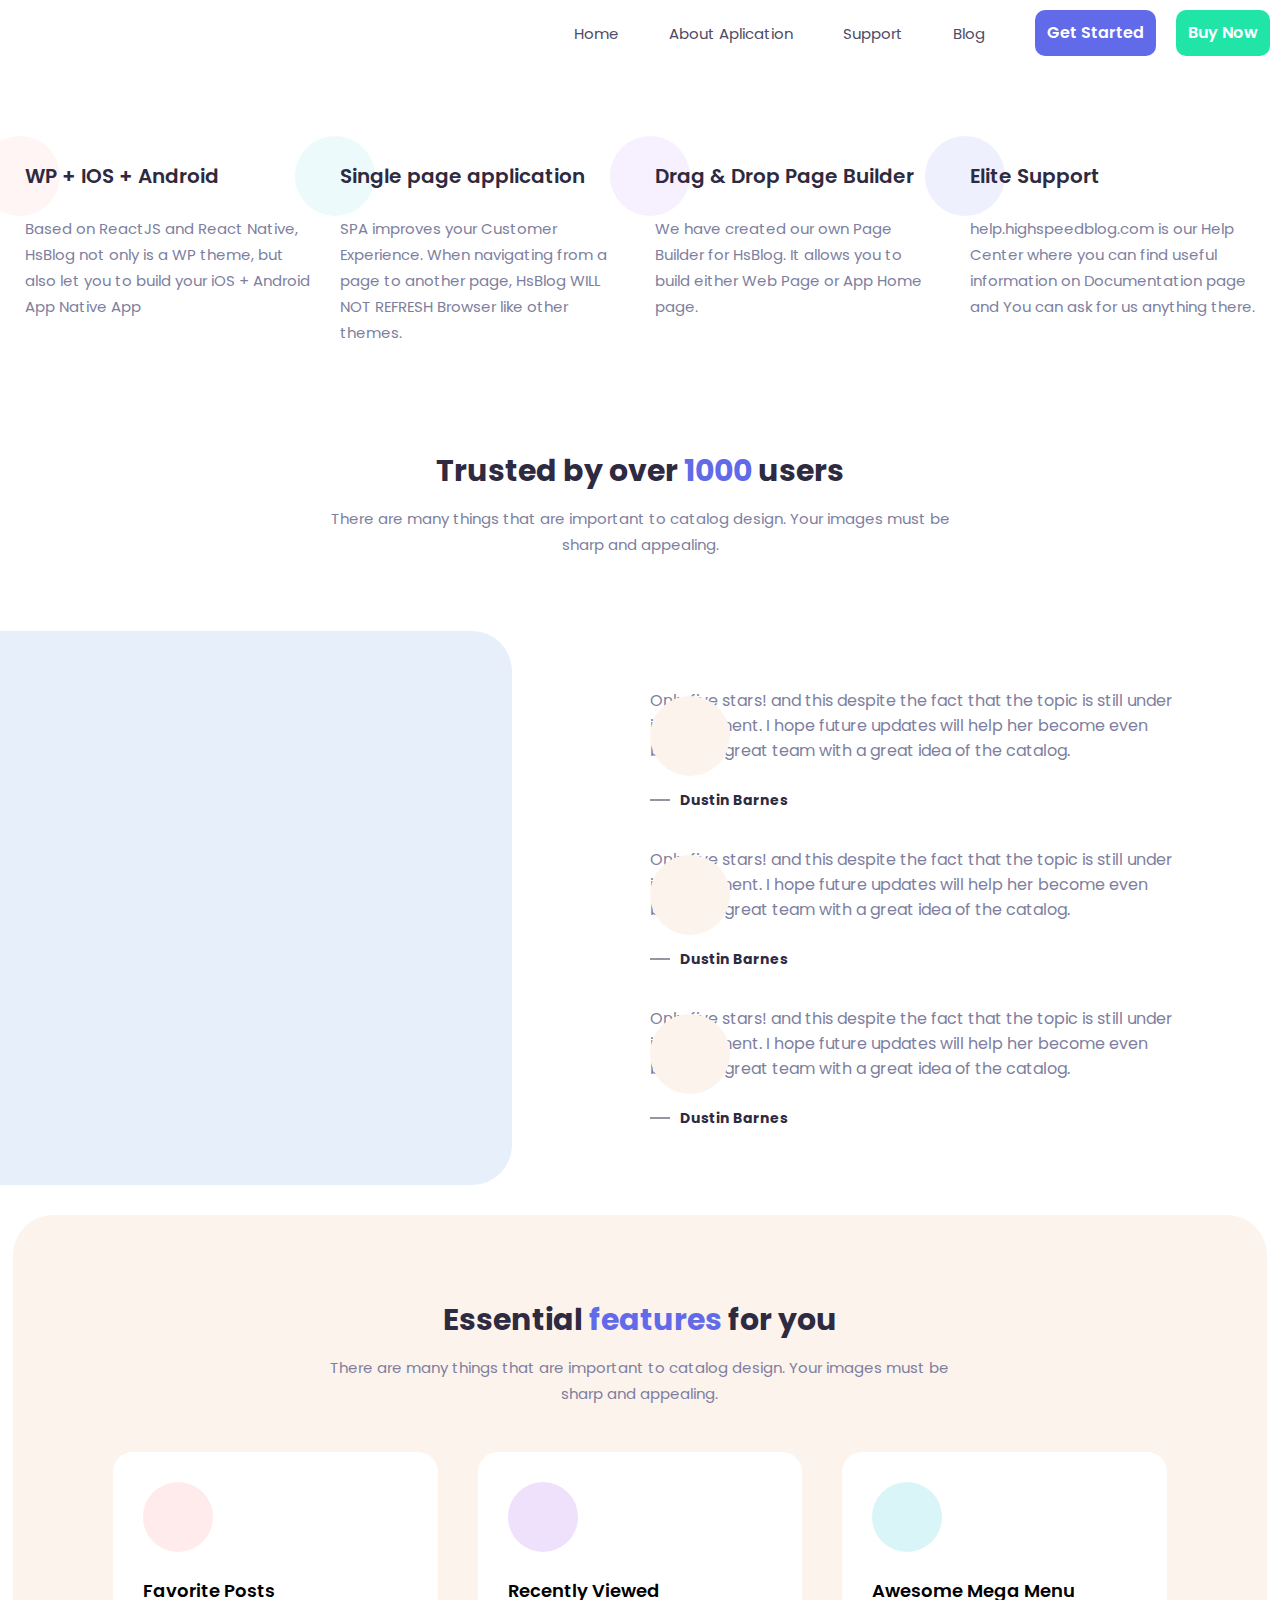
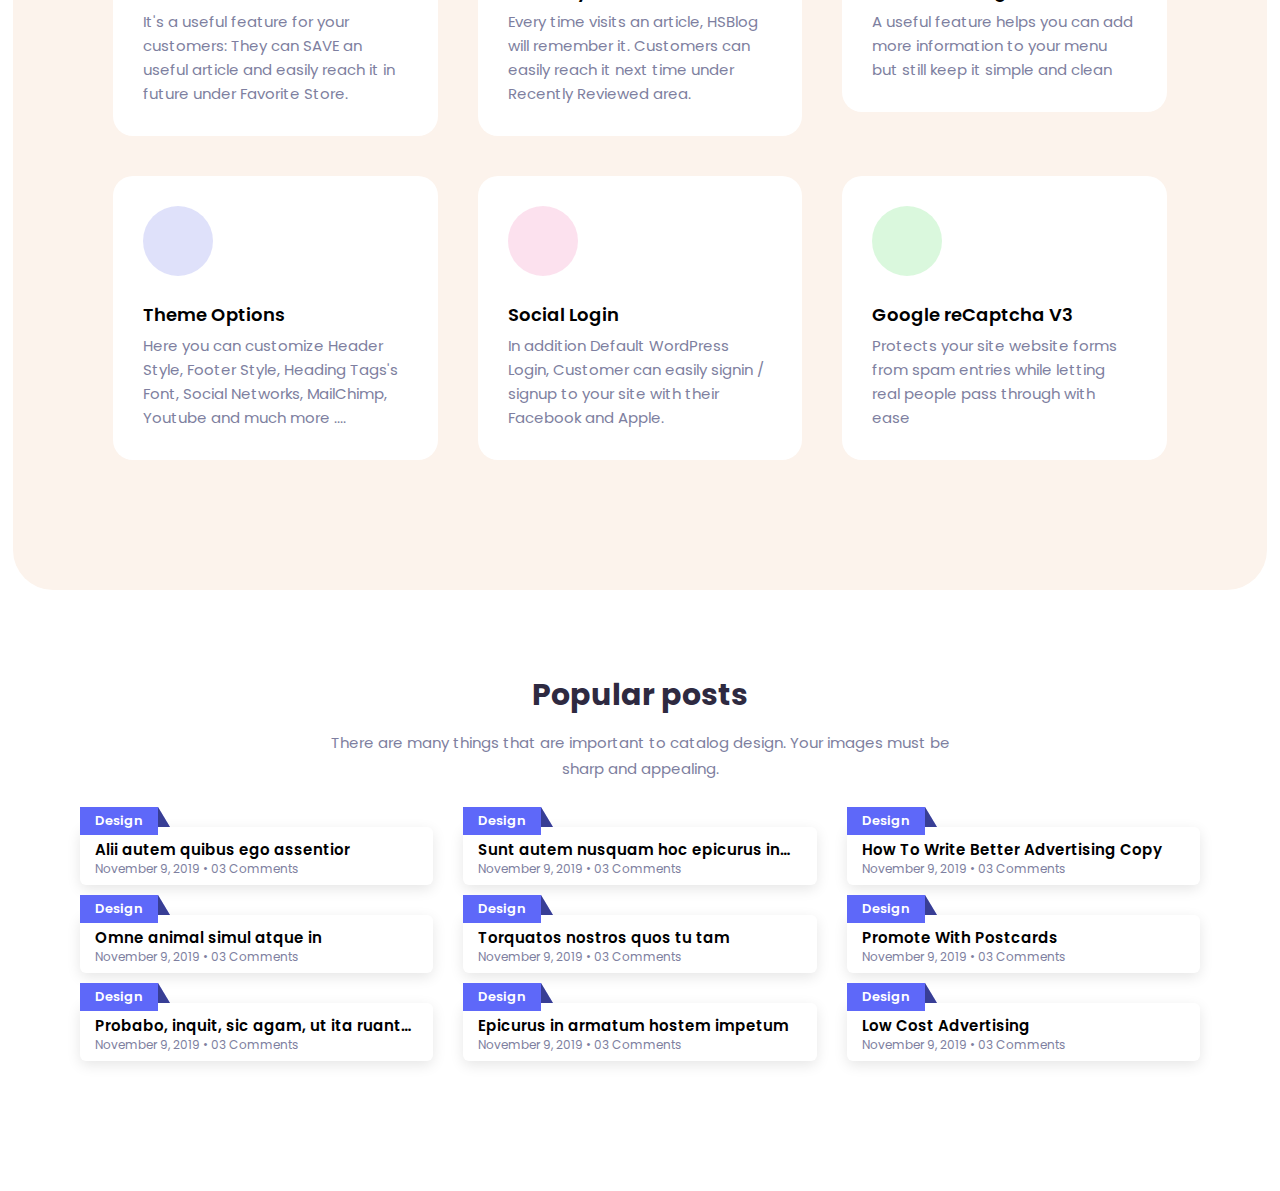
==== .dev/index.html @ 5f51b61a "modify container width" ====
<!DOCTYPE html>
<html lang="en">

<head>
  <meta charset="UTF-8">
  <meta name="viewport" content="width=device-width, initial-scale=1.0">
  <link rel="shortcut icon" href="./assets/images/logo.png" type="image/x-icon">
  <link rel="stylesheet"
    href="https://cdnjs.cloudflare.com/ajax/libs/line-awesome/1.3.0/line-awesome/css/line-awesome.min.css">
  <link rel="stylesheet" href="./assets/vendors/slide/swiper.min.css">
  <link rel="stylesheet" href="./assets/css/styles.css">
  <title>hsb</title>
</head>

<body>
  <div id="root">
    <!-- header -->
    <header class="header">
      <div class="container">
        <div class="row">
          <a href="" class="header__logo">
            <img src="./assets/images/logo.png" alt="">
          </a>
          <button class="btn toggle-bar">
            <i class="las la-bars"></i>
          </button>
          <nav class="header__menu">
            <ul class="header__menu-list">
              <li class="header__menu-item">
                <a href="" class="header__menu-link">Home</a>
              </li>
              <li class="header__menu-item">
                <a href="" class="header__menu-link">About Aplication</a>
              </li>
              <li class="header__menu-item">
                <a href="" class="header__menu-link">Support</a>
              </li>
              <li class="header__menu-item">
                <a href="" class="header__menu-link">Blog</a>
              </li>
              <li class="header__menu-item">
                <a href="" class="header__menu-link btn btn--rounded btn--blue">Get Started</a>
              </li>
              <li class="header__menu-item">
                <a href="" class="header__menu-link btn btn--rounded btn--green">Buy Now</a>
              </li>
            </ul>
          </nav>
        </div>
      </div>
    </header>
    <!-- !header -->

    <main class="main">
      <!-- introduce block -->
      <section class="section introduce">
        <div class="container">
          <div class="row">
            <div class="col--3">
              <div class="introduce-card c-red">
                <h3 class="introduce-card__title">WP + IOS + Android</h3>
                <p class="introduce-card__desc">
                  Based on ReactJS and React Native, HsBlog not only is a WP theme, but also let you to build your iOS +
                  Android App Native App
                </p>
              </div>
            </div>
            <div class="col--3">
              <div class="introduce-card c-sky">
                <h3 class="introduce-card__title">Single page application</h3>
                <p class="introduce-card__desc">
                  SPA improves your Customer Experience. When navigating from a page to another page, HsBlog WILL NOT
                  REFRESH
                  Browser like other themes.
                </p>
              </div>
            </div>
            <div class="col--3">
              <div class="introduce-card c-purple">
                <h3 class="introduce-card__title">Drag & Drop Page Builder</h3>
                <p class="introduce-card__desc">
                  We have created our own Page Builder for HsBlog. It allows you to build either Web Page or App Home
                  page.
                </p>
              </div>
            </div>
            <div class="col--3">
              <div class="introduce-card c-blue">
                <h3 class="introduce-card__title">Elite Support</h3>
                <p class="introduce-card__desc">
                  help.highspeedblog.com is our Help Center where you can find useful information on Documentation page
                  and
                  You can ask for us anything there.
                </p>
              </div>
            </div>
          </div>
        </div>
      </section>
      <!-- !introduce block -->

      <!-- trusted block -->
      <section class="section trusted">
        <div class="container">
          <div class="heading text-center">
            <h2 class="heading__title">Trusted by over <span>1000</span> users
            </h2>

            <p class="heading__desc">
              There are many things that are important to catalog design. Your images must be sharp and appealing.
            </p>

          </div>

          <div class="row trusted-content">
            <div class="col--6">
              <img src="./assets/images/examp.png" alt="" class="trusted-content__image">
            </div>

            <!-- slide -->
            <div class="col--6">
              <div class="slide">
                <div class="swiper-container">

                  <!-- slide wrapper -->
                  <div class="swiper-wrapper">
                    <div class="swiper-slide">

                      <div class="quote">
                        <i class="las la-quote-right quote__icon"></i>
                        <p class="quote__desc">
                          Only five stars! and this despite the fact that the topic is still under improvement. I hope
                          future
                          updates will help her become even better. A great team with a great idea of the catalog.
                        </p>
                        <p class="quote__author">
                          Dustin Barnes
                        </p>
                      </div>
                    </div>

                    <div class="swiper-slide">
                      <div class="quote">
                        <i class="las la-quote-right quote__icon"></i>

                        <p class="quote__desc">
                          Only five stars! and this despite the fact that the topic is still under improvement. I hope
                          future
                          updates will help her become even better. A great team with a great idea of the catalog.
                        </p>
                        <p class="quote__author">
                          Dustin Barnes
                        </p>
                      </div>
                    </div>

                    <div class="swiper-slide">
                      <div class="quote">
                        <i class="las la-quote-right quote__icon"></i>

                        <p class="quote__desc">
                          Only five stars! and this despite the fact that the topic is still under improvement. I hope
                          future
                          updates will help her become even better. A great team with a great idea of the catalog.
                        </p>
                        <p class="quote__author">
                          Dustin Barnes
                        </p>
                      </div>
                    </div>

                  </div>
                </div>
                <!-- !slide wrapper -->

                <!-- slide pagination -->
                <div class="swiper-pagination"></div>
                <!-- !slide pagination -->
              </div>
            </div>
            <!-- !slide -->

          </div>

          <div class="background background--left"></div>
        </div>
      </section>
      <!-- !trusted block -->

      <!-- feature block -->
      <section class="section feature">
        <div class="container">

          <div class="heading text-center">
            <h2 class="heading__title">Essential <span>features</span> for you </h2>

            <p class="heading__desc">
              There are many things that are important to catalog design. Your images must be sharp and appealing.
            </p>
          </div>

          <div class="row">
            <div class="col--4">
              <div class="feature-card">
                <i class="las la-heart icon c-red"></i>
                <h4 class="feature-card__title">Favorite Posts</h4>
                <p class="feature-card__desc">It's a useful feature for your customers: They can SAVE an useful article
                  and easily reach it in future
                  under Favorite Store.</p>
              </div>
            </div>

            <div class="col--4">
              <div class="feature-card">
                <i class="las la-history icon c-purple"></i>
                <h4 class="feature-card__title">Recently Viewed</h4>
                <p class="feature-card__desc">Every time visits an article, HSBlog will remember it. Customers can
                  easily reach it next time under
                  Recently Reviewed area.</p>
              </div>
            </div>

            <div class="col--4">
              <div class="feature-card">
                <i class="las la-archive icon c-sky"></i>
                <h4 class="feature-card__title">Awesome Mega Menu</h4>
                <p class="feature-card__desc">A useful feature helps you can add more information to your menu but
                  still keep it simple and clean</p>
              </div>
            </div>

            <div class="col--4">
              <div class="feature-card">
                <i class="las la-cogs icon c-blue"></i>
                <h4 class="feature-card__title">Theme Options</h4>
                <p class="feature-card__desc">Here you can customize Header Style, Footer Style, Heading Tags's Font,
                  Social Networks, MailChimp,
                  Youtube and much more ....</p>
              </div>
            </div>

            <div class="col--4">
              <div class="feature-card">
                <i class="las la-thumbs-up icon c-pink"></i>
                <h4 class="feature-card__title">Social Login</h4>
                <p class="feature-card__desc">In addition Default WordPress Login, Customer can easily signin / signup
                  to your site with their
                  Facebook and Apple.</p>
              </div>
            </div>

            <div class="col--4">
              <div class="feature-card">
                <i class="las la-check-circle icon c-green"></i>
                <h4 class="feature-card__title">Google reCaptcha V3</h4>
                <p class="feature-card__desc">Protects your site website forms from spam entries while letting real
                  people pass through with ease</p>
              </div>
            </div>
          </div>
        </div>

      </section>
      <!-- !feature block -->

      <!-- posts block -->
      <section class="section post">
        <div class="container">
          <div class="heading text-center">
            <h2 class="heading__title">Popular posts</h2>

            <p class="heading__desc">
              There are many things that are important to catalog design. Your images must be sharp and appealing.
            </p>
          </div>



          <div class="row">
            <div class="col--4">
              <div class="post-card">
                <img src="./assets/images/post1.png" alt="" class="post-card__image">

                <div class="post-card__detail">
                  <h3 class="post-card__title">
                    Alii autem quibus ego assentior
                  </h3>
                  <p class="post-card__time">
                    November 9, 2019 • 03 Comments
                  </p>
                  <p class="category">
                    Design
                  </p>
                </div>
              </div>
            </div>

            <div class="col--4">
              <div class="post-card">
                <img src="./assets/images/post2.png" alt="" class="post-card__image">

                <div class="post-card__detail">
                  <h3 class="post-card__title">
                    Sunt autem nusquam hoc epicurus in…
                  </h3>
                  <p class="post-card__time">
                    November 9, 2019 • 03 Comments
                  </p>
                  <p class="category">
                    Design
                  </p>
                </div>
              </div>
            </div>

            <div class="col--4">
              <div class="post-card">
                <img src="./assets/images/post3.png" alt="" class="post-card__image">

                <div class="post-card__detail">
                  <h3 class="post-card__title">
                    How To Write Better Advertising Copy
                  </h3>
                  <p class="post-card__time">
                    November 9, 2019 • 03 Comments
                  </p>

                  <p class="category">
                    Design
                  </p>
                </div>
              </div>
            </div>

            <div class="col--4">
              <div class="post-card">
                <img src="./assets/images/post4.png" alt="" class="post-card__image">

                <div class="post-card__detail">
                  <h3 class="post-card__title">
                    Omne animal simul atque in
                  </h3>
                  <p class="post-card__time">
                    November 9, 2019 • 03 Comments
                  </p>

                  <p class="category">
                    Design
                  </p>
                </div>
              </div>
            </div>

            <div class="col--4">
              <div class="post-card">
                <img src="./assets/images/post5.png" alt="" class="post-card__image">

                <div class="post-card__detail">
                  <h3 class="post-card__title">
                    Torquatos nostros quos tu tam
                  </h3>
                  <p class="post-card__time">
                    November 9, 2019 • 03 Comments
                  </p>

                  <p class="category">
                    Design
                  </p>
                </div>
              </div>
            </div>

            <div class="col--4">
              <div class="post-card">
                <img src="./assets/images/post6.png" alt="" class="post-card__image">

                <div class="post-card__detail">
                  <h3 class="post-card__title">
                    Promote With Postcards
                  </h3>
                  <p class="post-card__time">
                    November 9, 2019 • 03 Comments
                  </p>

                  <p class="category">
                    Design
                  </p>
                </div>
              </div>
            </div>

            <div class="col--4">
              <div class="post-card">
                <img src="./assets/images/post7.png" alt="" class="post-card__image">

                <div class="post-card__detail">
                  <h3 class="post-card__title">
                    Probabo, inquit, sic agam, ut ita ruant…
                  </h3>
                  <p class="post-card__time">
                    November 9, 2019 • 03 Comments
                  </p>

                  <p class="category">
                    Design
                  </p>
                </div>
              </div>
            </div>

            <div class="col--4">
              <div class="post-card">
                <img src="./assets/images/post8.png" alt="" class="post-card__image">

                <div class="post-card__detail">
                  <h3 class="post-card__title">
                    Epicurus in armatum hostem impetum
                  </h3>
                  <p class="post-card__time">
                    November 9, 2019 • 03 Comments
                  </p>

                  <p class="category">
                    Design
                  </p>
                </div>
              </div>
            </div>

            <div class="col--4">
              <div class="post-card">
                <img src="./assets/images/post9.png" alt="" class="post-card__image">

                <div class="post-card__detail">
                  <h3 class="post-card__title">
                    Low Cost Advertising
                  </h3>
                  <p class="post-card__time">
                    November 9, 2019 • 03 Comments
                  </p>

                  <p class="category">
                    Design
                  </p>
                </div>
              </div>
            </div>
          </div>
        </div>

      </section>
      <!-- !posts block -->
    </main>

  </div>

  <!-- slide swiper -->
  <script src="./assets/vendors/slide/swiper.min.js"></script>
  <script src="./assets/js/scripts.js"></script>
  <script>
    const swiper = new Swiper('.swiper-container', {
      pagination: {
        el: '.swiper-pagination',
        clickable: true,
        observer: true,
        observeParents: true,
      }
    });

  </script>

</body>

</html>
---- .dev/assets/css/styles.css ----
/* 0. Abstracts
======================================================================== */
/*
  GRID SYSTEM VARIABLES
*/
/* 1. Base
======================================================================== */
@import url("https://fonts.googleapis.com/css2?family=Poppins:wght@400;500;600;700&display=swap");
html,
body,
div,
span,
applet,
object,
iframe,
h1,
h2,
h3,
h4,
h5,
h6,
p,
blockquote,
pre,
a,
abbr,
acronym,
address,
big,
cite,
code,
del,
dfn,
em,
img,
ins,
kbd,
q,
s,
samp,
small,
strike,
strong,
sub,
sup,
tt,
var,
b,
u,
i,
center,
dl,
dt,
dd,
ol,
ul,
li,
fieldset,
form,
label,
legend,
table,
caption,
tbody,
tfoot,
thead,
tr,
th,
td,
article,
aside,
canvas,
details,
embed,
figure,
figcaption,
footer,
header,
hgroup,
menu,
nav,
output,
ruby,
section,
summary,
time,
mark,
audio,
video {
  margin: 0;
  padding: 0;
  border: 0;
  font-size: 100%;
  font: inherit;
  vertical-align: baseline; }

/* HTML5 display-role reset for older browsers */
article,
aside,
details,
figcaption,
figure,
footer,
header,
hgroup,
menu,
nav,
section {
  display: block; }

body {
  line-height: 1; }

ol,
ul {
  list-style: none; }

blockquote,
q {
  quotes: none; }

blockquote:before,
blockquote:after,
q:before,
q:after {
  content: '';
  content: none; }

table {
  border-collapse: collapse;
  border-spacing: 0; }

.is-shown {
  display: block; }

.is-hidden {
  opacity: 0;
  visibility: hidden;
  height: 0; }

.text-center {
  text-align: center; }

.text-left {
  text-align: left; }

.text-right {
  text-align: right; }

.c-red {
  color: #fd9b9b; }

.c-blue {
  color: #616ae8; }

.c-pink {
  color: #f16bac; }

.c-green {
  color: #48de57; }

.c-purple {
  color: #b06bf1; }

.c-sky {
  color: #45ccdb; }

* {
  margin: 0;
  padding: 0;
  box-sizing: border-box; }

html {
  font-size: 62.5%; }

body {
  font-family: "Poppins";
  font-size: 1.5rem;
  font-weight: 400; }

img {
  max-width: 100%;
  display: block; }

/* 2. Components
======================================================================== */
.background {
  background-color: #e7effb;
  z-index: -1;
  position: absolute; }
  @media (max-width: 768px) {
    .background {
      width: 100% !important;
      height: 100% !important;
      border-radius: 40px !important;
      top: 0;
      left: 0; } }

.background--left {
  width: 40%;
  height: 75%;
  bottom: 0;
  left: 0;
  border-radius: 0 40px 40px 0; }

.background--right {
  width: 40%;
  height: 75%;
  bottom: 0;
  right: 0;
  border-radius: 40px 0px 0px 40px; }

.btn {
  padding: 12px;
  display: inline-block;
  background-color: #ffffff;
  outline: none;
  cursor: pointer;
  vertical-align: middle;
  text-align: center; }

.btn--rounded {
  border-radius: 10px; }

.btn--green {
  background-color: #20e5a7; }

.btn--blue {
  background-color: #616ae8; }

.category {
  position: relative;
  font-size: 13px;
  padding: 4px 15px;
  background-color: #5e68f9;
  display: inline-block;
  line-height: 20px;
  font-weight: 600;
  color: #fff;
  z-index: 2; }
  .category:after {
    content: "";
    position: absolute;
    top: 0;
    right: -12px;
    width: 0;
    height: 0;
    border-left: 0px solid transparent;
    border-right: 12px solid transparent;
    border-bottom: 20px solid #5e68f9;
    z-index: -1; }
  .category::before {
    content: "";
    position: absolute;
    top: 0;
    right: -12px;
    width: 0;
    height: 0;
    border-left: 0px solid transparent;
    border-right: 12px solid transparent;
    border-bottom: 20px solid rgba(0, 0, 0, 0.4);
    z-index: 1; }

.feature-card {
  display: block;
  padding: 3rem;
  background-color: #fff;
  border-radius: 20px;
  margin-left: auto;
  margin-right: auto; }
  @media (max-width: 768px) {
    .feature-card {
      padding: 1rem;
      width: 100% !important; } }

.feature-card__title {
  margin-top: 30px;
  margin-bottom: 10px;
  font-weight: 600;
  font-size: 1.8rem; }
  @media (max-width: 767px) {
    .feature-card__title {
      margin-top: 20px; } }

.feature-card__desc {
  color: #7e7fa0;
  line-height: 2.4rem; }
  @media (max-width: 768px) {
    .feature-card__desc {
      overflow: hidden;
      text-overflow: ellipsis;
      display: -webkit-box;
      -webkit-line-clamp: 3;
      /* number of lines to show */
      -webkit-box-orient: vertical; } }

.icon {
  display: flex;
  align-items: center;
  justify-content: center;
  flex-wrap: nowrap;
  flex-direction: row;
  width: 70px;
  height: 70px;
  border-radius: 50%;
  font-size: 34px;
  position: relative;
  z-index: 1; }
  @media (max-width: 767px) {
    .icon {
      width: 60px;
      height: 60px; } }
  .icon:after {
    content: "";
    width: 100%;
    height: 100%;
    border-radius: 100%;
    position: absolute;
    top: 0;
    left: 0;
    z-index: 0;
    opacity: 0.2;
    background-color: currentColor; }

.introduce-card {
  position: relative;
  margin: 0 auto;
  z-index: 1; }
  .introduce-card:before {
    content: "";
    position: absolute;
    top: -30px;
    left: -45px;
    width: 80px;
    height: 80px;
    z-index: -1;
    border-radius: 50%;
    background-color: currentColor;
    opacity: 0.1; }
  @media (max-width: 767px) {
    .introduce-card {
      margin-bottom: 2rem; }
      .introduce-card::before {
        top: -22px;
        left: -25px;
        width: 60px;
        height: 60px; } }
  @media (max-width: 1023px) {
    .introduce-card {
      margin-bottom: 3rem; }
      .introduce-card::before {
        top: -25px;
        left: -25px;
        width: 70px;
        height: 70px; } }

.introduce-card__title {
  font-size: 2rem;
  font-weight: 600;
  color: #2e2a41;
  margin-bottom: 3rem; }

.introduce-card__desc {
  color: #7e7fa0;
  line-height: 2.6rem; }
  @media (max-width: 1023px) {
    .introduce-card__desc {
      overflow: hidden;
      text-overflow: ellipsis;
      display: -webkit-box;
      -webkit-line-clamp: 3;
      /* number of lines to show */
      -webkit-box-orient: vertical; } }

.post-card {
  display: block;
  background-color: white;
  border-radius: 6px;
  padding: 0;
  box-shadow: 0px 4px 14px rgba(0, 0, 0, 0.1);
  margin-left: auto;
  margin-right: auto; }

.post-card__detail {
  padding: 1rem 1.5rem;
  position: relative; }

.post-card__title {
  font-weight: 600;
  line-height: 2.6rem; }
  @media (max-width: 1023px) {
    .post-card__title {
      overflow: hidden;
      text-overflow: ellipsis;
      display: -webkit-box;
      -webkit-line-clamp: 1;
      -webkit-box-orient: vertical; } }

.post-card__time {
  font-size: 1.2rem;
  color: #7e7fa0; }

.post-card__image {
  width: 100%;
  object-fit: cover; }

.quote__icon {
  color: #616ae8;
  font-size: 10rem;
  position: relative;
  z-index: 1; }
  .quote__icon::after {
    content: "";
    position: absolute;
    top: 8px;
    left: 0;
    width: 80px;
    height: 80px;
    z-index: -1;
    border-radius: 50%;
    background: #fcf3ec; }
  @media (max-width: 767px) {
    .quote__icon {
      font-size: 5rem;
      margin-bottom: 1rem; }
      .quote__icon::after {
        width: 50px;
        height: 50px;
        top: 2px;
        left: 2px; } }
  @media (max-width: 1023px) {
    .quote__icon {
      font-size: 8rem; }
      .quote__icon::after {
        width: 70px;
        height: 70px;
        top: 2px;
        left: 2px; } }

.quote__desc {
  color: #7e7fa0;
  font-size: 1.6rem;
  line-height: 2.5rem; }

.quote__author {
  font-weight: 700;
  font-size: 1.4rem;
  color: #2e2a41;
  padding-left: 3rem;
  margin-bottom: 4rem;
  margin-top: 3rem;
  position: relative; }
  .quote__author:before {
    content: "";
    position: absolute;
    top: 50%;
    transform: translateY(-50%);
    left: 0;
    width: 2rem;
    height: 1px;
    background-color: #2e2a41; }
  @media (max-width: 767px) {
    .quote__author {
      margin-top: 1.5rem;
      margin-bottom: 2rem; } }

.slide {
  position: relative; }
  @media (max-width: 767px) {
    .slide:before {
      width: 60px;
      height: 60px;
      left: 0;
      top: 3px; } }

.swiper-pagination span {
  margin-right: 10px; }

.swiper-pagination {
  display: flex;
  align-items: center;
  justify-content: flex-start;
  flex-wrap: wrap;
  flex-direction: row;
  position: static;
  bottom: unset;
  top: unset;
  right: unset;
  left: unset;
  text-align: left; }

.swiper-pagination-bullet {
  width: 12px;
  height: 12px;
  transition: 0.1s all ease;
  outline: none; }

.swiper-pagination-bullet-active {
  width: 16px;
  height: 16px;
  outline: none; }

.heading {
  max-width: 620px; }
  @media (max-width: 767px) {
    .heading {
      margin-bottom: 20px !important; } }
  @media (max-width: 1023px) {
    .heading {
      margin-bottom: 4rem;
      padding-left: 0.4rem;
      padding-right: 0.4rem; } }

.heading__title {
  font-size: 3rem;
  font-weight: 700;
  color: #2e2a41;
  margin-bottom: 2rem; }
  .heading__title span {
    color: #616ae8; }

.heading__desc {
  color: #7e7fa0;
  line-height: 2.6rem; }

.container {
  margin-right: auto;
  margin-left: auto;
  max-width: 1440px;
  width: 100%;
  padding: 1rem; }
  @media (max-width: 767px) {
    .container {
      padding: 0.4rem; } }

.row {
  display: flex;
  align-items: stretch;
  justify-content: flex-start;
  flex-wrap: wrap;
  flex-direction: row; }
  @media (max-width: 767px) {
    .row {
      flex-wrap: wrap !important; } }

[class*="col--"] {
  padding: 1rem; }
  @media (max-width: 767px) {
    [class*="col--"] {
      width: 100% !important; } }

.col--2 {
  width: 20%; }

.col--3 {
  width: 25%; }
  @media (max-width: 1023px) {
    .col--3 {
      width: 50%; } }

.col--4 {
  width: calc(100% / 3); }
  @media (max-width: 1023px) {
    .col--4 {
      width: 50%; } }

.col--5 {
  width: 41.666667%; }

.col--6 {
  width: 50%; }

.col--8 {
  width: 66.666667%; }

.col--9 {
  width: 75%; }

.col--12 {
  width: 100%; }

.grid {
  box-sizing: border-box;
  display: flex;
  align-items: flex-start;
  justify-content: flex-start;
  flex-wrap: wrap;
  flex-direction: row;
  margin-left: auto;
  margin-right: auto;
  max-width: 1400px;
  width: 88.57143%; }
  @media screen and (max-width: 1020px) {
    .grid {
      width: 88.23529%; } }
  @media screen and (max-width: 767px) {
    .grid {
      width: 92.17731%; } }
  .grid-0 {
    box-sizing: border-box;
    display: flex;
    align-items: flex-start;
    justify-content: flex-start;
    flex-wrap: wrap;
    flex-direction: row;
    margin-left: auto;
    margin-right: auto;
    max-width: 1400px;
    width: 100%; }

.col-desk-0 {
  box-sizing: border-box;
  width: 0%;
  padding-left: 1.6129%;
  padding-right: 1.6129%; }

.col-desk-shift-0 {
  margin-left: 0%; }

.col-desk-1 {
  box-sizing: border-box;
  width: 8.33333%;
  padding-left: 1.6129%;
  padding-right: 1.6129%; }

.col-desk-shift-1 {
  margin-left: 8.33333%; }

.col-desk-2 {
  box-sizing: border-box;
  width: 16.66667%;
  padding-left: 1.6129%;
  padding-right: 1.6129%; }

.col-desk-shift-2 {
  margin-left: 16.66667%; }

.col-desk-3 {
  box-sizing: border-box;
  width: 25%;
  padding-left: 1.6129%;
  padding-right: 1.6129%; }

.col-desk-shift-3 {
  margin-left: 25%; }

.col-desk-4 {
  box-sizing: border-box;
  width: 33.33333%;
  padding-left: 1.6129%;
  padding-right: 1.6129%; }

.col-desk-shift-4 {
  margin-left: 33.33333%; }

.col-desk-5 {
  box-sizing: border-box;
  width: 41.66667%;
  padding-left: 1.6129%;
  padding-right: 1.6129%; }

.col-desk-shift-5 {
  margin-left: 41.66667%; }

.col-desk-6 {
  box-sizing: border-box;
  width: 50%;
  padding-left: 1.6129%;
  padding-right: 1.6129%; }

.col-desk-shift-6 {
  margin-left: 50%; }

.col-desk-7 {
  box-sizing: border-box;
  width: 58.33333%;
  padding-left: 1.6129%;
  padding-right: 1.6129%; }

.col-desk-shift-7 {
  margin-left: 58.33333%; }

.col-desk-8 {
  box-sizing: border-box;
  width: 66.66667%;
  padding-left: 1.6129%;
  padding-right: 1.6129%; }

.col-desk-shift-8 {
  margin-left: 66.66667%; }

.col-desk-9 {
  box-sizing: border-box;
  width: 75%;
  padding-left: 1.6129%;
  padding-right: 1.6129%; }

.col-desk-shift-9 {
  margin-left: 75%; }

.col-desk-10 {
  box-sizing: border-box;
  width: 83.33333%;
  padding-left: 1.6129%;
  padding-right: 1.6129%; }

.col-desk-shift-10 {
  margin-left: 83.33333%; }

.col-desk-11 {
  box-sizing: border-box;
  width: 91.66667%;
  padding-left: 1.6129%;
  padding-right: 1.6129%; }

.col-desk-shift-11 {
  margin-left: 91.66667%; }

@media screen and (max-width: 1020px) {
  .col-tab-0 {
    box-sizing: border-box;
    width: 0%;
    padding-left: 1.66667%;
    padding-right: 1.66667%; }
  .col-tab-shift-0 {
    margin-left: 0%; }
  .col-tab-1 {
    box-sizing: border-box;
    width: 8.33333%;
    padding-left: 1.66667%;
    padding-right: 1.66667%; }
  .col-tab-shift-1 {
    margin-left: 8.33333%; }
  .col-tab-2 {
    box-sizing: border-box;
    width: 16.66667%;
    padding-left: 1.66667%;
    padding-right: 1.66667%; }
  .col-tab-shift-2 {
    margin-left: 16.66667%; }
  .col-tab-3 {
    box-sizing: border-box;
    width: 25%;
    padding-left: 1.66667%;
    padding-right: 1.66667%; }
  .col-tab-shift-3 {
    margin-left: 25%; }
  .col-tab-4 {
    box-sizing: border-box;
    width: 33.33333%;
    padding-left: 1.66667%;
    padding-right: 1.66667%; }
  .col-tab-shift-4 {
    margin-left: 33.33333%; }
  .col-tab-5 {
    box-sizing: border-box;
    width: 41.66667%;
    padding-left: 1.66667%;
    padding-right: 1.66667%; }
  .col-tab-shift-5 {
    margin-left: 41.66667%; }
  .col-tab-6 {
    box-sizing: border-box;
    width: 50%;
    padding-left: 1.66667%;
    padding-right: 1.66667%; }
  .col-tab-shift-6 {
    margin-left: 50%; }
  .col-tab-7 {
    box-sizing: border-box;
    width: 58.33333%;
    padding-left: 1.66667%;
    padding-right: 1.66667%; }
  .col-tab-shift-7 {
    margin-left: 58.33333%; }
  .col-tab-8 {
    box-sizing: border-box;
    width: 66.66667%;
    padding-left: 1.66667%;
    padding-right: 1.66667%; }
  .col-tab-shift-8 {
    margin-left: 66.66667%; }
  .col-tab-9 {
    box-sizing: border-box;
    width: 75%;
    padding-left: 1.66667%;
    padding-right: 1.66667%; }
  .col-tab-shift-9 {
    margin-left: 75%; }
  .col-tab-10 {
    box-sizing: border-box;
    width: 83.33333%;
    padding-left: 1.66667%;
    padding-right: 1.66667%; }
  .col-tab-shift-10 {
    margin-left: 83.33333%; }
  .col-tab-11 {
    box-sizing: border-box;
    width: 91.66667%;
    padding-left: 1.66667%;
    padding-right: 1.66667%; }
  .col-tab-shift-11 {
    margin-left: 91.66667%; } }

@media screen and (max-width: 767px) {
  .col-mob-0 {
    box-sizing: border-box;
    width: 0%;
    padding-left: 1.41443%;
    padding-right: 1.41443%; }
  .col-mob-shift-0 {
    margin-left: 0%; }
  .col-mob-1 {
    box-sizing: border-box;
    width: 25%;
    padding-left: 1.41443%;
    padding-right: 1.41443%; }
  .col-mob-shift-1 {
    margin-left: 25%; }
  .col-mob-2 {
    box-sizing: border-box;
    width: 50%;
    padding-left: 1.41443%;
    padding-right: 1.41443%; }
  .col-mob-shift-2 {
    margin-left: 50%; }
  .col-mob-3 {
    box-sizing: border-box;
    width: 75%;
    padding-left: 1.41443%;
    padding-right: 1.41443%; }
  .col-mob-shift-3 {
    margin-left: 75%; } }

.header {
  margin-bottom: 8rem;
  position: relative; }
  @media (max-width: 767px) {
    .header {
      margin-bottom: 0; } }
  @media (max-width: 1023px) {
    .header {
      margin-bottom: 2rem; } }
  .header .row {
    align-items: center;
    justify-content: space-between; }

.header__menu {
  transition: 0.3s cubic-bezier(0, 0, 0.12, 0.98); }

.toggle-bar {
  display: none; }
  @media (max-width: 768px) {
    .toggle-bar {
      display: block;
      position: absolute;
      top: 25px;
      right: 20px;
      font-size: 2em;
      border: unset;
      padding: 0; } }

.header__menu-list {
  display: flex;
  align-items: center;
  justify-content: space-evenly;
  flex-wrap: wrap;
  flex-direction: row; }
  @media (max-width: 767px) {
    .header__menu-list .header__menu-list {
      flex-wrap: wrap; } }
  .header__menu-list .btn {
    color: #ffffff;
    font-size: 1.6rem;
    font-weight: 600;
    padding-top: 15px;
    padding-bottom: 15px; }

.header__menu-item:last-child .btn {
  margin-left: 2rem; }
  @media (max-width: 1023px) {
    .header__menu-item:last-child .btn {
      margin-left: 5rem; } }

.header__menu-link {
  margin-left: 5rem;
  font-family: "Poppins";
  color: #4f4b65;
  text-decoration: none; }
  @media (max-width: 767px) {
    .header__menu-link {
      margin-left: 0 !important; } }

@media (max-width: 768px) {
  .header__menu-item {
    width: 100%;
    padding: 1rem; } }

@media (max-width: 767px) {
  .header__logo {
    flex: 1; } }

.section {
  margin-left: auto;
  margin-right: auto; }
  @media (max-width: 1023px) {
    .section {
      padding-left: 3rem !important;
      padding-right: 3rem !important;
      margin-bottom: 4rem !important; } }
  @media (max-width: 767px) {
    .section {
      padding: 2rem 1rem !important; } }

/*
 introduce
*/
.introduce {
  margin-bottom: 8rem; }
  .introduce .introduce-card {
    width: calc(100% - 10px); }

.trusted {
  padding: 0 85px;
  position: relative;
  margin-bottom: 3rem; }
  @media (max-width: 1023px) {
    .trusted {
      padding-top: 3rem;
      padding-bottom: 3rem; } }
  .trusted .heading {
    margin: 0 auto 120px; }
    @media (max-width: 768px) {
      .trusted .heading {
        margin-bottom: 4rem; } }

.trusted-content {
  align-items: center;
  justify-content: center;
  flex-wrap: nowrap; }

.feature {
  background-color: #fcf3ec;
  padding: 8rem 7rem 9rem;
  margin-bottom: 8rem;
  border-radius: 4rem;
  width: 98%; }
  @media (max-width: 768px) {
    .feature {
      padding-top: 3rem;
      padding-bottom: 3rem; } }
  @media (max-width: 767px) {
    .feature {
      width: 100%; } }
  .feature .heading {
    margin: 0 auto 35px; }
  .feature .feature-card {
    width: calc(100% - 20px);
    margin-bottom: 20px; }

.post {
  max-width: 1170px;
  margin-bottom: 10rem; }
  .post .heading {
    margin: 0 auto 35px; }
    @media (max-width: 1023px) {
      .post .heading {
        margin-bottom: 2rem; } }
  .post .category {
    position: absolute;
    top: -20px;
    left: 0; }

.post .post-card {
  width: calc(100% - 10px);
  margin-bottom: 1rem; }

/*# sourceMappingURL=[data-uri] */
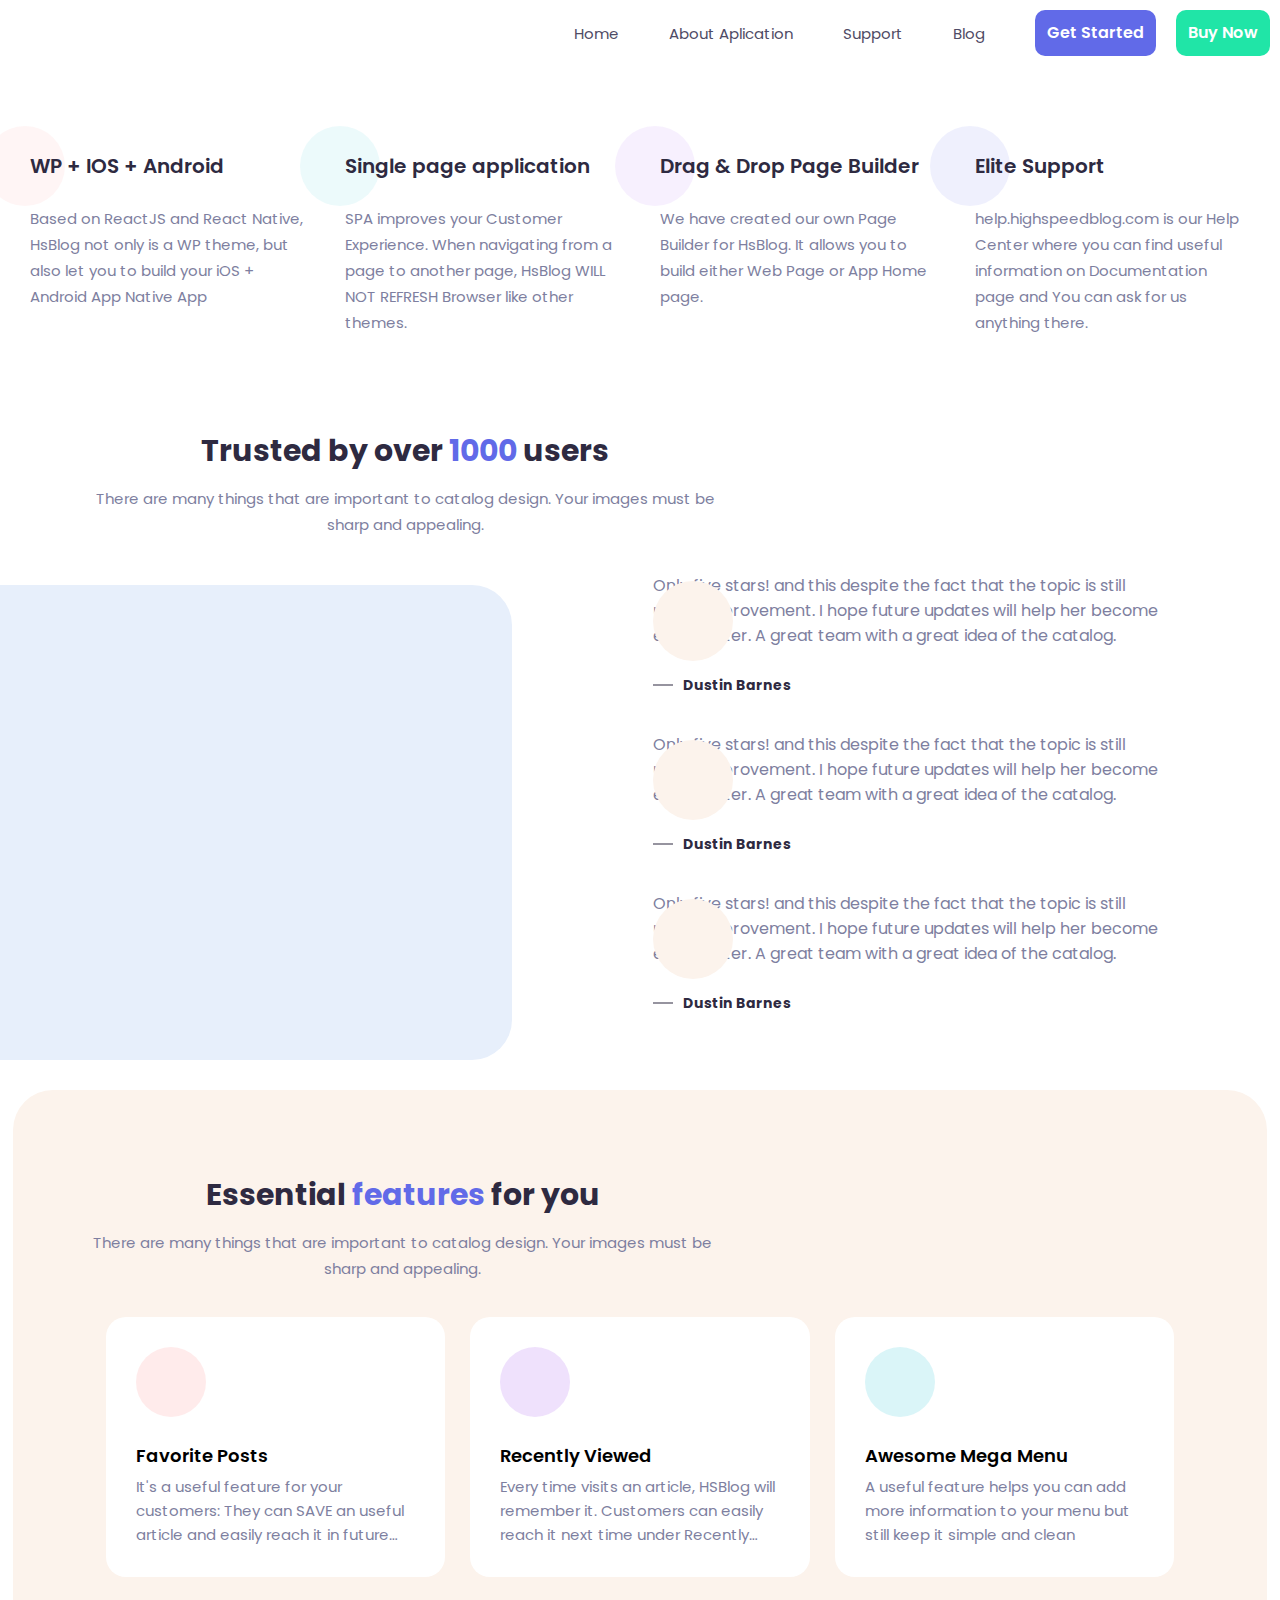
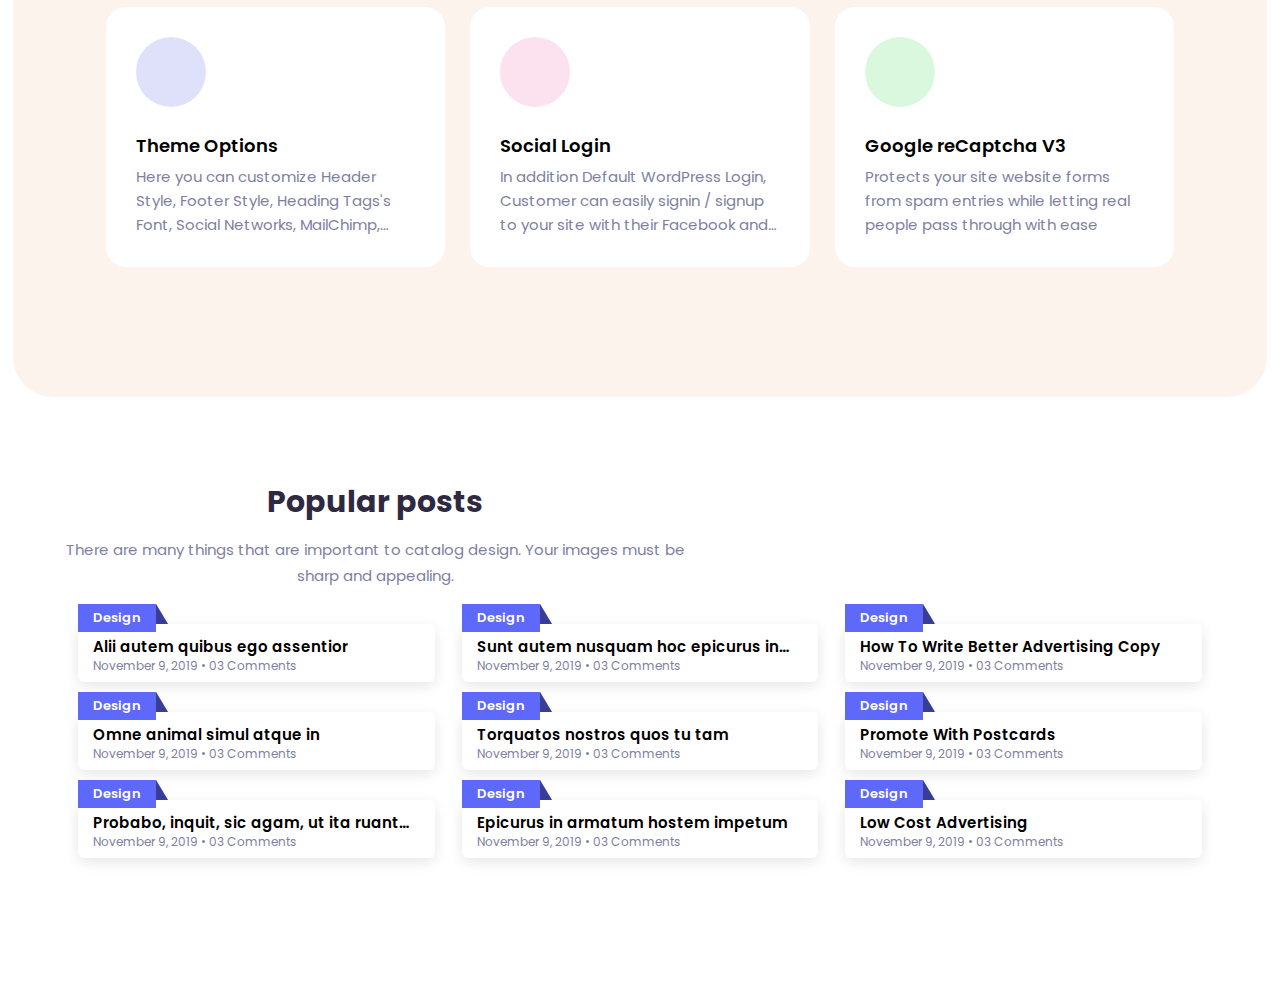
==== commit d04203c9: "Modify: grid system and components. Add: _heplers" ====
--- a/.dev/index.html
+++ b/.dev/index.html
@@ -17,7 +17,7 @@
     <!-- header -->
     <header class="header">
       <div class="container">
-        <div class="row">
+        <div class="grid-fluid justify-content-between">
           <a href="" class="header__logo">
             <img src="./assets/images/logo.png" alt="">
           </a>
@@ -55,8 +55,8 @@
       <!-- introduce block -->
       <section class="section introduce">
         <div class="container">
-          <div class="row">
-            <div class="col--3">
+          <div class="grid-fluid">
+            <div class="col-desk-3 col-tab-6 col-mob-12">
               <div class="introduce-card c-red">
                 <h3 class="introduce-card__title">WP + IOS + Android</h3>
                 <p class="introduce-card__desc">
@@ -65,7 +65,7 @@
                 </p>
               </div>
             </div>
-            <div class="col--3">
+            <div class="col-desk-3 col-tab-6 col-mob-12">
               <div class="introduce-card c-sky">
                 <h3 class="introduce-card__title">Single page application</h3>
                 <p class="introduce-card__desc">
@@ -75,7 +75,7 @@
                 </p>
               </div>
             </div>
-            <div class="col--3">
+            <div class="col-desk-3 col-tab-6 col-mob-12">
               <div class="introduce-card c-purple">
                 <h3 class="introduce-card__title">Drag & Drop Page Builder</h3>
                 <p class="introduce-card__desc">
@@ -84,7 +84,7 @@
                 </p>
               </div>
             </div>
-            <div class="col--3">
+            <div class="col-desk-3 col-tab-6 col-mob-12">
               <div class="introduce-card c-blue">
                 <h3 class="introduce-card__title">Elite Support</h3>
                 <p class="introduce-card__desc">
@@ -112,13 +112,13 @@
 
           </div>
 
-          <div class="row trusted-content">
-            <div class="col--6">
+          <div class="grid-fluid trusted-content">
+            <div class="col-mob-12 col-desk-6">
               <img src="./assets/images/examp.png" alt="" class="trusted-content__image">
             </div>
 
             <!-- slide -->
-            <div class="col--6">
+            <div class="col-mob-12 col-desk-6">
               <div class="slide">
                 <div class="swiper-container">
 
@@ -199,61 +199,73 @@
             </p>
           </div>
 
-          <div class="row">
-            <div class="col--4">
-              <div class="feature-card">
-                <i class="las la-heart icon c-red"></i>
-                <h4 class="feature-card__title">Favorite Posts</h4>
-                <p class="feature-card__desc">It's a useful feature for your customers: They can SAVE an useful article
+          <div class="grid-fluid">
+            <div class="col-desk-4 col-tab-6 col-mob-12">
+              <div class="card">
+                <span class="icon c-red">
+                  <i class="las la-heart "></i>
+                </span>
+                <h4 class="card__title">Favorite Posts</h4>
+                <p class="card__desc">It's a useful feature for your customers: They can SAVE an useful article
                   and easily reach it in future
                   under Favorite Store.</p>
               </div>
             </div>
 
-            <div class="col--4">
-              <div class="feature-card">
-                <i class="las la-history icon c-purple"></i>
-                <h4 class="feature-card__title">Recently Viewed</h4>
-                <p class="feature-card__desc">Every time visits an article, HSBlog will remember it. Customers can
+            <div class="col-desk-4 col-tab-6 col-mob-12">
+              <div class="card">
+                <span class="icon c-purple">
+                  <i class="las la-history"></i>
+                </span>
+                <h4 class="card__title">Recently Viewed</h4>
+                <p class="card__desc">Every time visits an article, HSBlog will remember it. Customers can
                   easily reach it next time under
                   Recently Reviewed area.</p>
               </div>
             </div>
 
-            <div class="col--4">
-              <div class="feature-card">
-                <i class="las la-archive icon c-sky"></i>
-                <h4 class="feature-card__title">Awesome Mega Menu</h4>
-                <p class="feature-card__desc">A useful feature helps you can add more information to your menu but
+            <div class="col-desk-4 col-tab-6 col-mob-12">
+              <div class="card">
+                <span class="icon c-sky">
+                  <i class="las la-archive"></i>
+                </span>
+                <h4 class="card__title">Awesome Mega Menu</h4>
+                <p class="card__desc">A useful feature helps you can add more information to your menu but
                   still keep it simple and clean</p>
               </div>
             </div>
 
-            <div class="col--4">
-              <div class="feature-card">
-                <i class="las la-cogs icon c-blue"></i>
-                <h4 class="feature-card__title">Theme Options</h4>
-                <p class="feature-card__desc">Here you can customize Header Style, Footer Style, Heading Tags's Font,
+            <div class="col-desk-4 col-tab-6 col-mob-12">
+              <div class="card">
+                <span class="icon c-blue">
+                  <i class="las la-cogs"></i>
+                </span>
+                <h4 class="card__title">Theme Options</h4>
+                <p class="card__desc">Here you can customize Header Style, Footer Style, Heading Tags's Font,
                   Social Networks, MailChimp,
                   Youtube and much more ....</p>
               </div>
             </div>
 
-            <div class="col--4">
-              <div class="feature-card">
-                <i class="las la-thumbs-up icon c-pink"></i>
-                <h4 class="feature-card__title">Social Login</h4>
-                <p class="feature-card__desc">In addition Default WordPress Login, Customer can easily signin / signup
+            <div class="col-desk-4 col-tab-6 col-mob-12">
+              <div class="card">
+                <span class="icon c-pink">
+                  <i class="las la-thumbs-up"></i>
+                </span>
+                <h4 class="card__title">Social Login</h4>
+                <p class="card__desc">In addition Default WordPress Login, Customer can easily signin / signup
                   to your site with their
                   Facebook and Apple.</p>
               </div>
             </div>
 
-            <div class="col--4">
-              <div class="feature-card">
-                <i class="las la-check-circle icon c-green"></i>
-                <h4 class="feature-card__title">Google reCaptcha V3</h4>
-                <p class="feature-card__desc">Protects your site website forms from spam entries while letting real
+            <div class="col-desk-4 col-tab-6 col-mob-12">
+              <div class="card">
+                <span class="icon c-green">
+                  <i class="las la-check-circle"></i>
+                </span>
+                <h4 class="card__title">Google reCaptcha V3</h4>
+                <p class="card__desc">Protects your site website forms from spam entries while letting real
                   people pass through with ease</p>
               </div>
             </div>
@@ -276,8 +288,8 @@
 
 
 
-          <div class="row">
-            <div class="col--4">
+          <div class="grid-fluid">
+            <div class="col-desk-4 col-tab-6 col-mob-12">
               <div class="post-card">
                 <img src="./assets/images/post1.png" alt="" class="post-card__image">
 
@@ -295,7 +307,7 @@
               </div>
             </div>
 
-            <div class="col--4">
+            <div class="col-desk-4 col-tab-6 col-mob-12">
               <div class="post-card">
                 <img src="./assets/images/post2.png" alt="" class="post-card__image">
 
@@ -313,7 +325,7 @@
               </div>
             </div>
 
-            <div class="col--4">
+            <div class="col-desk-4 col-tab-6 col-mob-12">
               <div class="post-card">
                 <img src="./assets/images/post3.png" alt="" class="post-card__image">
 
@@ -332,7 +344,7 @@
               </div>
             </div>
 
-            <div class="col--4">
+            <div class="col-desk-4 col-tab-6 col-mob-12">
               <div class="post-card">
                 <img src="./assets/images/post4.png" alt="" class="post-card__image">
 
@@ -351,7 +363,7 @@
               </div>
             </div>
 
-            <div class="col--4">
+            <div class="col-desk-4 col-tab-6 col-mob-12">
               <div class="post-card">
                 <img src="./assets/images/post5.png" alt="" class="post-card__image">
 
@@ -370,7 +382,7 @@
               </div>
             </div>
 
-            <div class="col--4">
+            <div class="col-desk-4 col-tab-6 col-mob-12">
               <div class="post-card">
                 <img src="./assets/images/post6.png" alt="" class="post-card__image">
 
@@ -389,7 +401,7 @@
               </div>
             </div>
 
-            <div class="col--4">
+            <div class="col-desk-4 col-tab-6 col-mob-12">
               <div class="post-card">
                 <img src="./assets/images/post7.png" alt="" class="post-card__image">
 
@@ -408,7 +420,7 @@
               </div>
             </div>
 
-            <div class="col--4">
+            <div class="col-desk-4 col-tab-6 col-mob-12">
               <div class="post-card">
                 <img src="./assets/images/post8.png" alt="" class="post-card__image">
 
@@ -427,7 +439,7 @@
               </div>
             </div>
 
-            <div class="col--4">
+            <div class="col-desk-4 col-tab-6 col-mob-12">
               <div class="post-card">
                 <img src="./assets/images/post9.png" alt="" class="post-card__image">
 
--- a/.dev/assets/css/styles.css
+++ b/.dev/assets/css/styles.css
@@ -131,7 +131,9 @@
   border-spacing: 0; }
 
 .is-shown {
-  display: block; }
+  display: block;
+  opacity: 1;
+  visibility: visible; }
 
 .is-hidden {
   opacity: 0;
@@ -164,6 +166,19 @@
 
 .c-sky {
   color: #45ccdb; }
+
+.justify-content-between {
+  justify-content: space-between !important; }
+
+.mx-auto {
+  margin-left: auto !important;
+  margin-right: auto !important; }
+
+.mb-3 {
+  margin-bottom: 3rem; }
+
+.mb-12 {
+  margin-bottom: 12rem; }
 
 * {
   margin: 0;
@@ -201,17 +216,24 @@
   height: 75%;
   bottom: 0;
   left: 0;
-  border-radius: 0 40px 40px 0; }
+  border-radius: 0 4rem 4rem 0; }
 
 .background--right {
   width: 40%;
   height: 75%;
   bottom: 0;
   right: 0;
-  border-radius: 40px 0px 0px 40px; }
+  border-radius: 4rem 0px 0px 4rem; }
+
+.background--full {
+  width: 100%;
+  height: 100%;
+  border-radius: 4rem;
+  top: 0;
+  left: 0; }
 
 .btn {
-  padding: 12px;
+  padding: 1.2rem;
   display: inline-block;
   background-color: #ffffff;
   outline: none;
@@ -220,7 +242,7 @@
   text-align: center; }
 
 .btn--rounded {
-  border-radius: 10px; }
+  border-radius: 1rem; }
 
 .btn--green {
   background-color: #20e5a7; }
@@ -228,13 +250,43 @@
 .btn--blue {
   background-color: #616ae8; }
 
+.card {
+  display: block;
+  padding: 3rem;
+  background-color: #fff;
+  border-radius: 2rem;
+  margin-left: auto;
+  margin-right: auto; }
+  @media (max-width: 768px) {
+    .card {
+      padding: 1rem;
+      width: 100% !important; } }
+
+.card__title {
+  margin-top: 3rem;
+  margin-bottom: 1rem;
+  font-weight: 600;
+  font-size: 1.8rem; }
+  @media (max-width: 767px) {
+    .card__title {
+      margin-top: 2rem; } }
+
+.card__desc {
+  color: #7e7fa0;
+  line-height: 2.4rem;
+  overflow: hidden;
+  text-overflow: ellipsis;
+  display: -webkit-box;
+  -webkit-line-clamp: 3;
+  -webkit-box-orient: vertical; }
+
 .category {
   position: relative;
-  font-size: 13px;
-  padding: 4px 15px;
+  font-size: 1.3rem;
+  padding: 0.4rem 1.5rem;
   background-color: #5e68f9;
   display: inline-block;
-  line-height: 20px;
+  line-height: 2rem;
   font-weight: 600;
   color: #fff;
   z-index: 2; }
@@ -246,8 +298,8 @@
     width: 0;
     height: 0;
     border-left: 0px solid transparent;
-    border-right: 12px solid transparent;
-    border-bottom: 20px solid #5e68f9;
+    border-right: 1.2rem solid transparent;
+    border-bottom: 2rem solid #5e68f9;
     z-index: -1; }
   .category::before {
     content: "";
@@ -257,15 +309,15 @@
     width: 0;
     height: 0;
     border-left: 0px solid transparent;
-    border-right: 12px solid transparent;
-    border-bottom: 20px solid rgba(0, 0, 0, 0.4);
+    border-right: 1.2rem solid transparent;
+    border-bottom: 2rem solid rgba(0, 0, 0, 0.4);
     z-index: 1; }
 
 .feature-card {
   display: block;
   padding: 3rem;
   background-color: #fff;
-  border-radius: 20px;
+  border-radius: 2rem;
   margin-left: auto;
   margin-right: auto; }
   @media (max-width: 768px) {
@@ -274,13 +326,13 @@
       width: 100% !important; } }
 
 .feature-card__title {
-  margin-top: 30px;
-  margin-bottom: 10px;
+  margin-top: 3rem;
+  margin-bottom: 1rem;
   font-weight: 600;
   font-size: 1.8rem; }
   @media (max-width: 767px) {
     .feature-card__title {
-      margin-top: 20px; } }
+      margin-top: 2rem; } }
 
 .feature-card__desc {
   color: #7e7fa0;
@@ -291,7 +343,6 @@
       text-overflow: ellipsis;
       display: -webkit-box;
       -webkit-line-clamp: 3;
-      /* number of lines to show */
       -webkit-box-orient: vertical; } }
 
 .icon {
@@ -300,16 +351,16 @@
   justify-content: center;
   flex-wrap: nowrap;
   flex-direction: row;
-  width: 70px;
-  height: 70px;
+  width: 7rem;
+  height: 7rem;
   border-radius: 50%;
-  font-size: 34px;
+  font-size: 3.4rem;
   position: relative;
   z-index: 1; }
   @media (max-width: 767px) {
     .icon {
-      width: 60px;
-      height: 60px; } }
+      width: 6rem;
+      height: 6rem; } }
   .icon:after {
     content: "";
     width: 100%;
@@ -414,8 +465,8 @@
     position: absolute;
     top: 8px;
     left: 0;
-    width: 80px;
-    height: 80px;
+    width: 8rem;
+    height: 8rem;
     z-index: -1;
     border-radius: 50%;
     background: #fcf3ec; }
@@ -424,16 +475,16 @@
       font-size: 5rem;
       margin-bottom: 1rem; }
       .quote__icon::after {
-        width: 50px;
-        height: 50px;
+        width: 5rem;
+        height: 5rem;
         top: 2px;
         left: 2px; } }
   @media (max-width: 1023px) {
     .quote__icon {
       font-size: 8rem; }
       .quote__icon::after {
-        width: 70px;
-        height: 70px;
+        width: 7rem;
+        height: 7rem;
         top: 2px;
         left: 2px; } }
 
@@ -468,13 +519,13 @@
   position: relative; }
   @media (max-width: 767px) {
     .slide:before {
-      width: 60px;
-      height: 60px;
+      width: 6rem;
+      height: 6rem;
       left: 0;
       top: 3px; } }
 
 .swiper-pagination span {
-  margin-right: 10px; }
+  margin-right: 1rem; }
 
 .swiper-pagination {
   display: flex;
@@ -490,21 +541,22 @@
   text-align: left; }
 
 .swiper-pagination-bullet {
-  width: 12px;
-  height: 12px;
+  width: 1.2rem;
+  height: 1.2rem;
   transition: 0.1s all ease;
   outline: none; }
 
 .swiper-pagination-bullet-active {
-  width: 16px;
-  height: 16px;
+  width: 1.6rem;
+  height: 1.6rem;
   outline: none; }
 
 .heading {
-  max-width: 620px; }
+  max-width: 62rem;
+  margin-bottom: 3.5rem; }
   @media (max-width: 767px) {
     .heading {
-      margin-bottom: 20px !important; } }
+      margin-bottom: 2rem !important; } }
   @media (max-width: 1023px) {
     .heading {
       margin-bottom: 4rem;
@@ -543,42 +595,6 @@
     .row {
       flex-wrap: wrap !important; } }
 
-[class*="col--"] {
-  padding: 1rem; }
-  @media (max-width: 767px) {
-    [class*="col--"] {
-      width: 100% !important; } }
-
-.col--2 {
-  width: 20%; }
-
-.col--3 {
-  width: 25%; }
-  @media (max-width: 1023px) {
-    .col--3 {
-      width: 50%; } }
-
-.col--4 {
-  width: calc(100% / 3); }
-  @media (max-width: 1023px) {
-    .col--4 {
-      width: 50%; } }
-
-.col--5 {
-  width: 41.666667%; }
-
-.col--6 {
-  width: 50%; }
-
-.col--8 {
-  width: 66.666667%; }
-
-.col--9 {
-  width: 75%; }
-
-.col--12 {
-  width: 100%; }
-
 .grid {
   box-sizing: border-box;
   display: flex;
@@ -588,15 +604,14 @@
   flex-direction: row;
   margin-left: auto;
   margin-right: auto;
-  max-width: 1400px;
-  width: 88.57143%; }
+  width: 88.88889%; }
   @media screen and (max-width: 1020px) {
     .grid {
       width: 88.23529%; } }
   @media screen and (max-width: 767px) {
     .grid {
       width: 92.17731%; } }
-  .grid-0 {
+  .grid-fluid {
     box-sizing: border-box;
     display: flex;
     align-items: flex-start;
@@ -605,14 +620,13 @@
     flex-direction: row;
     margin-left: auto;
     margin-right: auto;
-    max-width: 1400px;
     width: 100%; }
 
 .col-desk-0 {
   box-sizing: border-box;
   width: 0%;
-  padding-left: 1.6129%;
-  padding-right: 1.6129%; }
+  padding-left: 1.17188%;
+  padding-right: 1.17188%; }
 
 .col-desk-shift-0 {
   margin-left: 0%; }
@@ -620,8 +634,8 @@
 .col-desk-1 {
   box-sizing: border-box;
   width: 8.33333%;
-  padding-left: 1.6129%;
-  padding-right: 1.6129%; }
+  padding-left: 1.17188%;
+  padding-right: 1.17188%; }
 
 .col-desk-shift-1 {
   margin-left: 8.33333%; }
@@ -629,8 +643,8 @@
 .col-desk-2 {
   box-sizing: border-box;
   width: 16.66667%;
-  padding-left: 1.6129%;
-  padding-right: 1.6129%; }
+  padding-left: 1.17188%;
+  padding-right: 1.17188%; }
 
 .col-desk-shift-2 {
   margin-left: 16.66667%; }
@@ -638,8 +652,8 @@
 .col-desk-3 {
   box-sizing: border-box;
   width: 25%;
-  padding-left: 1.6129%;
-  padding-right: 1.6129%; }
+  padding-left: 1.17188%;
+  padding-right: 1.17188%; }
 
 .col-desk-shift-3 {
   margin-left: 25%; }
@@ -647,8 +661,8 @@
 .col-desk-4 {
   box-sizing: border-box;
   width: 33.33333%;
-  padding-left: 1.6129%;
-  padding-right: 1.6129%; }
+  padding-left: 1.17188%;
+  padding-right: 1.17188%; }
 
 .col-desk-shift-4 {
   margin-left: 33.33333%; }
@@ -656,8 +670,8 @@
 .col-desk-5 {
   box-sizing: border-box;
   width: 41.66667%;
-  padding-left: 1.6129%;
-  padding-right: 1.6129%; }
+  padding-left: 1.17188%;
+  padding-right: 1.17188%; }
 
 .col-desk-shift-5 {
   margin-left: 41.66667%; }
@@ -665,8 +679,8 @@
 .col-desk-6 {
   box-sizing: border-box;
   width: 50%;
-  padding-left: 1.6129%;
-  padding-right: 1.6129%; }
+  padding-left: 1.17188%;
+  padding-right: 1.17188%; }
 
 .col-desk-shift-6 {
   margin-left: 50%; }
@@ -674,8 +688,8 @@
 .col-desk-7 {
   box-sizing: border-box;
   width: 58.33333%;
-  padding-left: 1.6129%;
-  padding-right: 1.6129%; }
+  padding-left: 1.17188%;
+  padding-right: 1.17188%; }
 
 .col-desk-shift-7 {
   margin-left: 58.33333%; }
@@ -683,8 +697,8 @@
 .col-desk-8 {
   box-sizing: border-box;
   width: 66.66667%;
-  padding-left: 1.6129%;
-  padding-right: 1.6129%; }
+  padding-left: 1.17188%;
+  padding-right: 1.17188%; }
 
 .col-desk-shift-8 {
   margin-left: 66.66667%; }
@@ -692,8 +706,8 @@
 .col-desk-9 {
   box-sizing: border-box;
   width: 75%;
-  padding-left: 1.6129%;
-  padding-right: 1.6129%; }
+  padding-left: 1.17188%;
+  padding-right: 1.17188%; }
 
 .col-desk-shift-9 {
   margin-left: 75%; }
@@ -701,8 +715,8 @@
 .col-desk-10 {
   box-sizing: border-box;
   width: 83.33333%;
-  padding-left: 1.6129%;
-  padding-right: 1.6129%; }
+  padding-left: 1.17188%;
+  padding-right: 1.17188%; }
 
 .col-desk-shift-10 {
   margin-left: 83.33333%; }
@@ -710,127 +724,206 @@
 .col-desk-11 {
   box-sizing: border-box;
   width: 91.66667%;
-  padding-left: 1.6129%;
-  padding-right: 1.6129%; }
+  padding-left: 1.17188%;
+  padding-right: 1.17188%; }
 
 .col-desk-shift-11 {
   margin-left: 91.66667%; }
 
+.col-desk-12 {
+  box-sizing: border-box;
+  width: 100%;
+  padding-left: 1.17188%;
+  padding-right: 1.17188%; }
+
+.col-desk-shift-12 {
+  margin-left: 100%; }
+
 @media screen and (max-width: 1020px) {
   .col-tab-0 {
     box-sizing: border-box;
     width: 0%;
-    padding-left: 1.66667%;
-    padding-right: 1.66667%; }
+    padding-left: 1.11111%;
+    padding-right: 1.11111%; }
   .col-tab-shift-0 {
     margin-left: 0%; }
   .col-tab-1 {
     box-sizing: border-box;
     width: 8.33333%;
-    padding-left: 1.66667%;
-    padding-right: 1.66667%; }
+    padding-left: 1.11111%;
+    padding-right: 1.11111%; }
   .col-tab-shift-1 {
     margin-left: 8.33333%; }
   .col-tab-2 {
     box-sizing: border-box;
     width: 16.66667%;
-    padding-left: 1.66667%;
-    padding-right: 1.66667%; }
+    padding-left: 1.11111%;
+    padding-right: 1.11111%; }
   .col-tab-shift-2 {
     margin-left: 16.66667%; }
   .col-tab-3 {
     box-sizing: border-box;
     width: 25%;
-    padding-left: 1.66667%;
-    padding-right: 1.66667%; }
+    padding-left: 1.11111%;
+    padding-right: 1.11111%; }
   .col-tab-shift-3 {
     margin-left: 25%; }
   .col-tab-4 {
     box-sizing: border-box;
     width: 33.33333%;
-    padding-left: 1.66667%;
-    padding-right: 1.66667%; }
+    padding-left: 1.11111%;
+    padding-right: 1.11111%; }
   .col-tab-shift-4 {
     margin-left: 33.33333%; }
   .col-tab-5 {
     box-sizing: border-box;
     width: 41.66667%;
-    padding-left: 1.66667%;
-    padding-right: 1.66667%; }
+    padding-left: 1.11111%;
+    padding-right: 1.11111%; }
   .col-tab-shift-5 {
     margin-left: 41.66667%; }
   .col-tab-6 {
     box-sizing: border-box;
     width: 50%;
-    padding-left: 1.66667%;
-    padding-right: 1.66667%; }
+    padding-left: 1.11111%;
+    padding-right: 1.11111%; }
   .col-tab-shift-6 {
     margin-left: 50%; }
   .col-tab-7 {
     box-sizing: border-box;
     width: 58.33333%;
-    padding-left: 1.66667%;
-    padding-right: 1.66667%; }
+    padding-left: 1.11111%;
+    padding-right: 1.11111%; }
   .col-tab-shift-7 {
     margin-left: 58.33333%; }
   .col-tab-8 {
     box-sizing: border-box;
     width: 66.66667%;
-    padding-left: 1.66667%;
-    padding-right: 1.66667%; }
+    padding-left: 1.11111%;
+    padding-right: 1.11111%; }
   .col-tab-shift-8 {
     margin-left: 66.66667%; }
   .col-tab-9 {
     box-sizing: border-box;
     width: 75%;
-    padding-left: 1.66667%;
-    padding-right: 1.66667%; }
+    padding-left: 1.11111%;
+    padding-right: 1.11111%; }
   .col-tab-shift-9 {
     margin-left: 75%; }
   .col-tab-10 {
     box-sizing: border-box;
     width: 83.33333%;
-    padding-left: 1.66667%;
-    padding-right: 1.66667%; }
+    padding-left: 1.11111%;
+    padding-right: 1.11111%; }
   .col-tab-shift-10 {
     margin-left: 83.33333%; }
   .col-tab-11 {
     box-sizing: border-box;
     width: 91.66667%;
-    padding-left: 1.66667%;
-    padding-right: 1.66667%; }
+    padding-left: 1.11111%;
+    padding-right: 1.11111%; }
   .col-tab-shift-11 {
-    margin-left: 91.66667%; } }
+    margin-left: 91.66667%; }
+  .col-tab-12 {
+    box-sizing: border-box;
+    width: 100%;
+    padding-left: 1.11111%;
+    padding-right: 1.11111%; }
+  .col-tab-shift-12 {
+    margin-left: 100%; } }
 
 @media screen and (max-width: 767px) {
   .col-mob-0 {
     box-sizing: border-box;
     width: 0%;
-    padding-left: 1.41443%;
-    padding-right: 1.41443%; }
+    padding-left: 0.70721%;
+    padding-right: 0.70721%; }
   .col-mob-shift-0 {
     margin-left: 0%; }
   .col-mob-1 {
     box-sizing: border-box;
+    width: 8.33333%;
+    padding-left: 0.70721%;
+    padding-right: 0.70721%; }
+  .col-mob-shift-1 {
+    margin-left: 8.33333%; }
+  .col-mob-2 {
+    box-sizing: border-box;
+    width: 16.66667%;
+    padding-left: 0.70721%;
+    padding-right: 0.70721%; }
+  .col-mob-shift-2 {
+    margin-left: 16.66667%; }
+  .col-mob-3 {
+    box-sizing: border-box;
     width: 25%;
-    padding-left: 1.41443%;
-    padding-right: 1.41443%; }
-  .col-mob-shift-1 {
+    padding-left: 0.70721%;
+    padding-right: 0.70721%; }
+  .col-mob-shift-3 {
     margin-left: 25%; }
-  .col-mob-2 {
+  .col-mob-4 {
+    box-sizing: border-box;
+    width: 33.33333%;
+    padding-left: 0.70721%;
+    padding-right: 0.70721%; }
+  .col-mob-shift-4 {
+    margin-left: 33.33333%; }
+  .col-mob-5 {
+    box-sizing: border-box;
+    width: 41.66667%;
+    padding-left: 0.70721%;
+    padding-right: 0.70721%; }
+  .col-mob-shift-5 {
+    margin-left: 41.66667%; }
+  .col-mob-6 {
     box-sizing: border-box;
     width: 50%;
-    padding-left: 1.41443%;
-    padding-right: 1.41443%; }
-  .col-mob-shift-2 {
+    padding-left: 0.70721%;
+    padding-right: 0.70721%; }
+  .col-mob-shift-6 {
     margin-left: 50%; }
-  .col-mob-3 {
+  .col-mob-7 {
+    box-sizing: border-box;
+    width: 58.33333%;
+    padding-left: 0.70721%;
+    padding-right: 0.70721%; }
+  .col-mob-shift-7 {
+    margin-left: 58.33333%; }
+  .col-mob-8 {
+    box-sizing: border-box;
+    width: 66.66667%;
+    padding-left: 0.70721%;
+    padding-right: 0.70721%; }
+  .col-mob-shift-8 {
+    margin-left: 66.66667%; }
+  .col-mob-9 {
     box-sizing: border-box;
     width: 75%;
-    padding-left: 1.41443%;
-    padding-right: 1.41443%; }
-  .col-mob-shift-3 {
-    margin-left: 75%; } }
+    padding-left: 0.70721%;
+    padding-right: 0.70721%; }
+  .col-mob-shift-9 {
+    margin-left: 75%; }
+  .col-mob-10 {
+    box-sizing: border-box;
+    width: 83.33333%;
+    padding-left: 0.70721%;
+    padding-right: 0.70721%; }
+  .col-mob-shift-10 {
+    margin-left: 83.33333%; }
+  .col-mob-11 {
+    box-sizing: border-box;
+    width: 91.66667%;
+    padding-left: 0.70721%;
+    padding-right: 0.70721%; }
+  .col-mob-shift-11 {
+    margin-left: 91.66667%; }
+  .col-mob-12 {
+    box-sizing: border-box;
+    width: 100%;
+    padding-left: 0.70721%;
+    padding-right: 0.70721%; }
+  .col-mob-shift-12 {
+    margin-left: 100%; } }
 
 .header {
   margin-bottom: 8rem;
@@ -921,18 +1014,16 @@
     width: calc(100% - 10px); }
 
 .trusted {
-  padding: 0 85px;
+  padding: 0 8.5rem;
   position: relative;
   margin-bottom: 3rem; }
   @media (max-width: 1023px) {
     .trusted {
       padding-top: 3rem;
       padding-bottom: 3rem; } }
-  .trusted .heading {
-    margin: 0 auto 120px; }
-    @media (max-width: 768px) {
-      .trusted .heading {
-        margin-bottom: 4rem; } }
+  @media (max-width: 768px) {
+    .trusted .heading {
+      margin-bottom: 4rem; } }
 
 .trusted-content {
   align-items: center;
@@ -952,27 +1043,21 @@
   @media (max-width: 767px) {
     .feature {
       width: 100%; } }
-  .feature .heading {
-    margin: 0 auto 35px; }
-  .feature .feature-card {
-    width: calc(100% - 20px);
-    margin-bottom: 20px; }
+  .feature .card {
+    margin-bottom: 3rem; }
 
 .post {
   max-width: 1170px;
   margin-bottom: 10rem; }
-  .post .heading {
-    margin: 0 auto 35px; }
-    @media (max-width: 1023px) {
-      .post .heading {
-        margin-bottom: 2rem; } }
+  @media (max-width: 1023px) {
+    .post .heading {
+      margin-bottom: 2rem; } }
   .post .category {
     position: absolute;
     top: -20px;
     left: 0; }
 
 .post .post-card {
-  width: calc(100% - 10px);
-  margin-bottom: 1rem; }
-
-/*# sourceMappingURL=[data-uri] */
+  margin-bottom: 3rem; }
+
+/*# sourceMappingURL=[data-uri] */
